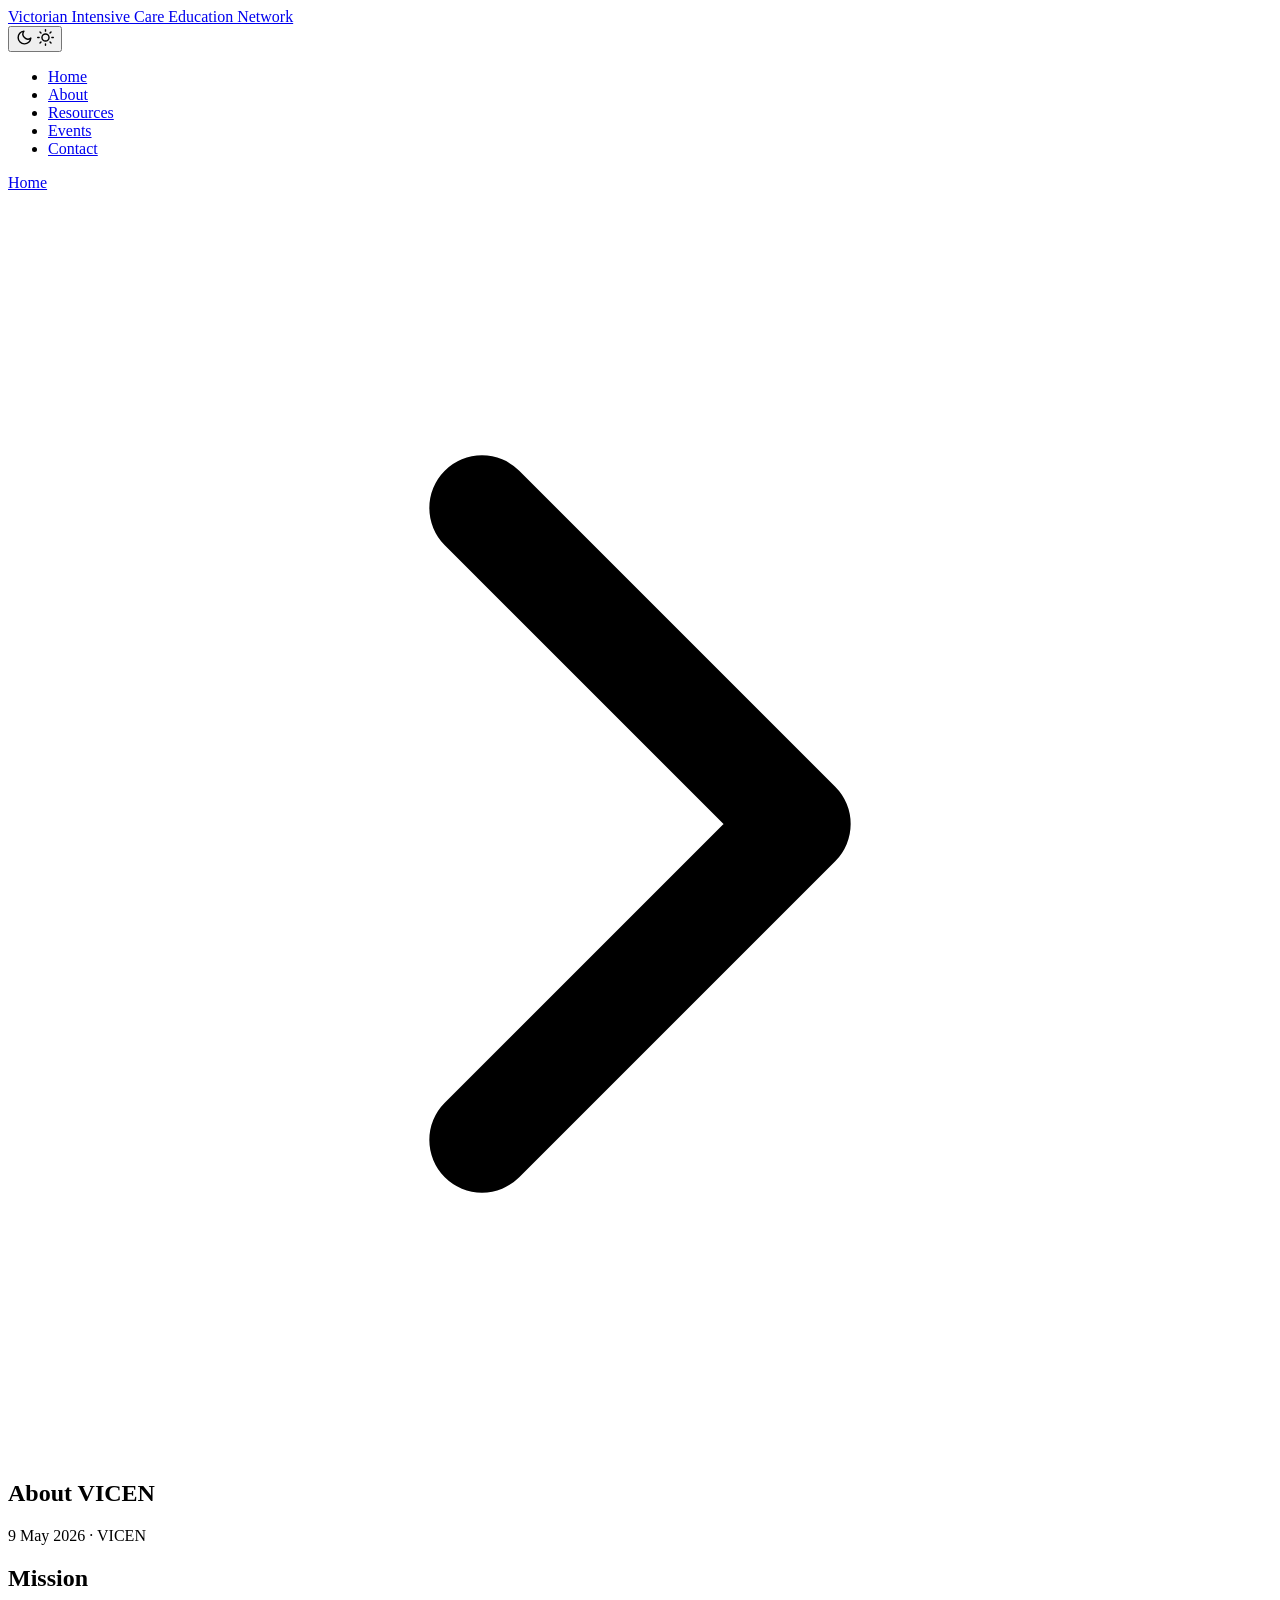
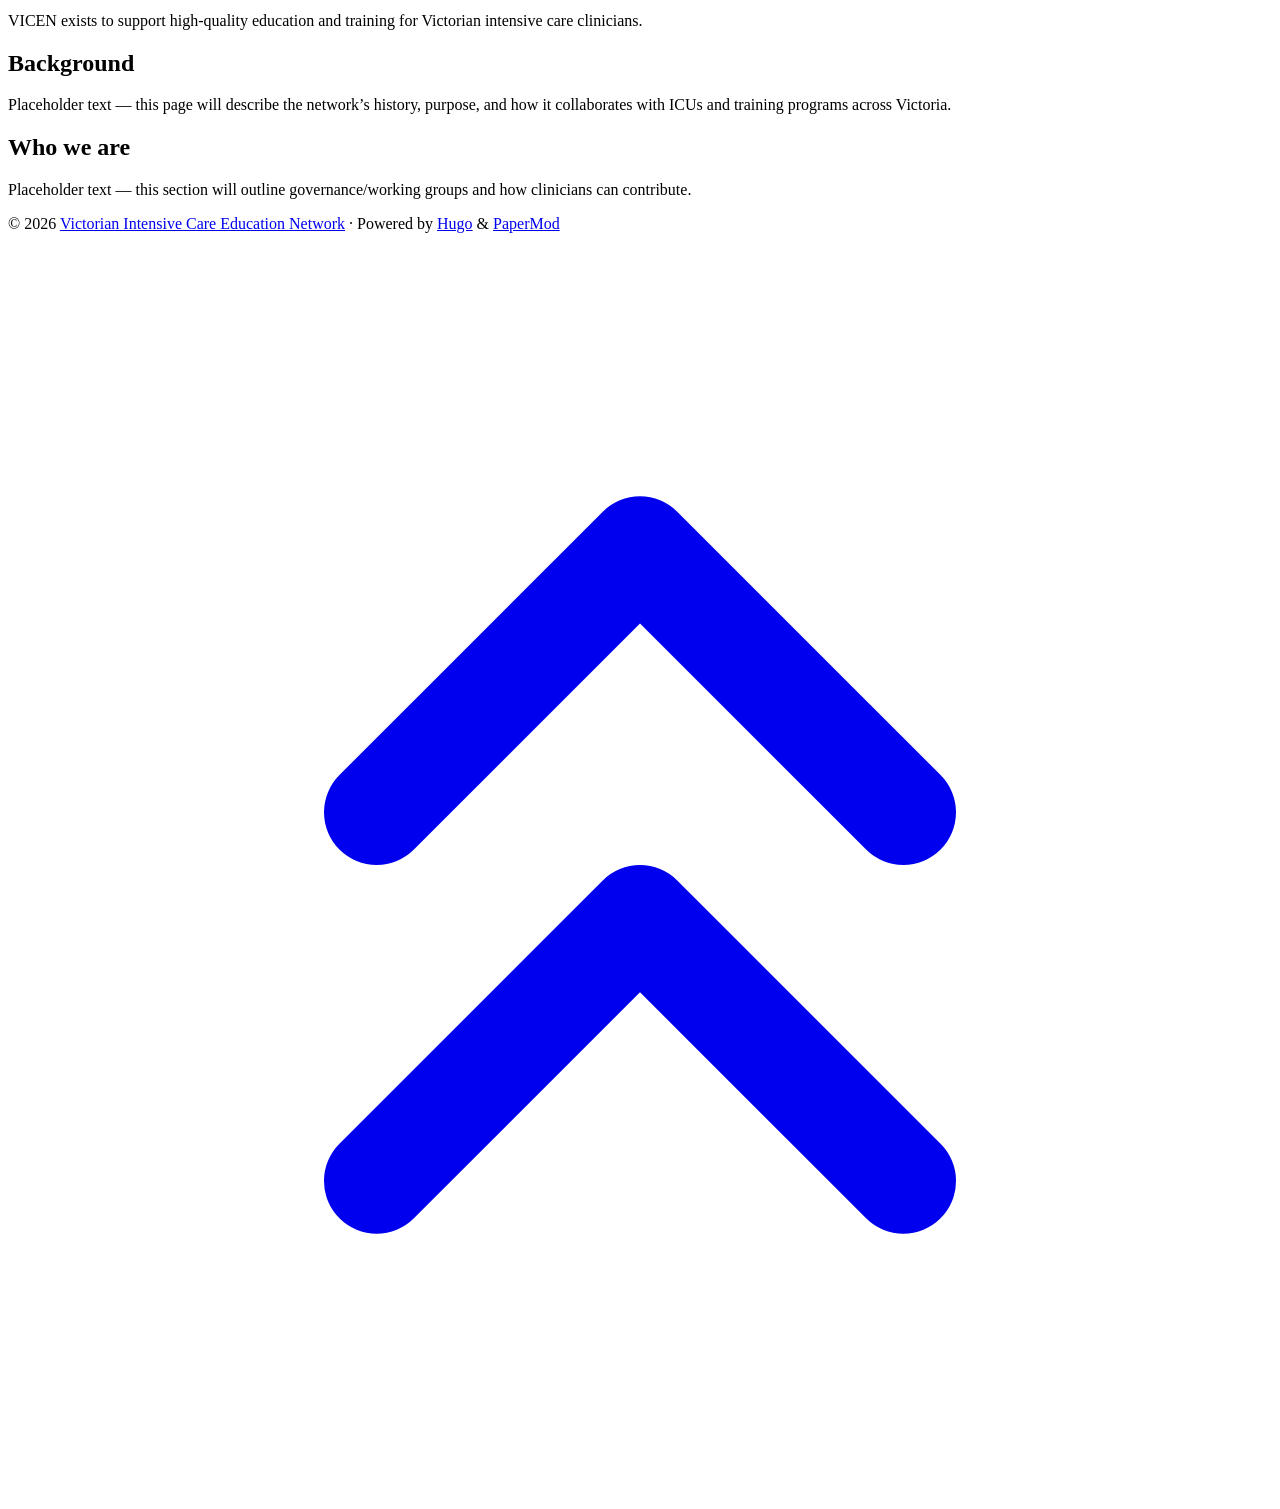
==== about/index.html @ 844485f4 "deploy: f97d4f2cce7a858ab952018b27e14971f8db9ca5" ====
<!doctype html><html lang=en dir=auto data-theme=auto><head><meta charset=utf-8><meta http-equiv=X-UA-Compatible content="IE=edge"><meta name=viewport content="width=device-width,initial-scale=1,shrink-to-fit=no"><meta name=robots content="index, follow"><title>About VICEN | Victorian Intensive Care Education Network</title><meta name=keywords content><meta name=description content="Mission
VICEN exists to support high-quality education and training for Victorian intensive care clinicians.
Background
Placeholder text — this page will describe the network’s history, purpose, and how it collaborates with ICUs and training programs across Victoria.
Who we are
Placeholder text — this section will outline governance/working groups and how clinicians can contribute."><meta name=author content="VICEN"><link rel=canonical href=https://vicen.au/about/><link crossorigin=anonymous href=/assets/css/stylesheet.a1a1b118b3e83435265dc39da18e54244bcc0e5481d1d034aadc0c899c51e15c.css integrity="sha256-oaGxGLPoNDUmXcOdoY5UJEvMDlSB0dA0qtwMiZxR4Vw=" rel="preload stylesheet" as=style><link rel=icon href=https://vicen.au/favicon.ico><link rel=icon type=image/png sizes=16x16 href=https://vicen.au/favicon-16x16.png><link rel=icon type=image/png sizes=32x32 href=https://vicen.au/favicon-32x32.png><link rel=apple-touch-icon href=https://vicen.au/apple-touch-icon.png><link rel=mask-icon href=https://vicen.au/safari-pinned-tab.svg><meta name=theme-color content="#2e2e33"><meta name=msapplication-TileColor content="#2e2e33"><link rel=alternate hreflang=en href=https://vicen.au/about/><noscript><style>#theme-toggle,.top-link{display:none}</style><style>@media(prefers-color-scheme:dark){:root{--theme:rgb(29, 30, 32);--entry:rgb(46, 46, 51);--primary:rgb(218, 218, 219);--secondary:rgb(155, 156, 157);--tertiary:rgb(65, 66, 68);--content:rgb(196, 196, 197);--code-block-bg:rgb(46, 46, 51);--code-bg:rgb(55, 56, 62);--border:rgb(51, 51, 51);color-scheme:dark}.list{background:var(--theme)}.toc{background:var(--entry)}}</style></noscript><script>localStorage.getItem("pref-theme")==="dark"?document.querySelector("html").dataset.theme="dark":localStorage.getItem("pref-theme")==="light"?document.querySelector("html").dataset.theme="light":window.matchMedia("(prefers-color-scheme: dark)").matches?document.querySelector("html").dataset.theme="dark":document.querySelector("html").dataset.theme="light"</script><meta property="og:url" content="https://vicen.au/about/"><meta property="og:site_name" content="Victorian Intensive Care Education Network"><meta property="og:title" content="About VICEN"><meta property="og:description" content="Mission VICEN exists to support high-quality education and training for Victorian intensive care clinicians.
Background Placeholder text — this page will describe the network’s history, purpose, and how it collaborates with ICUs and training programs across Victoria.
Who we are Placeholder text — this section will outline governance/working groups and how clinicians can contribute."><meta property="og:locale" content="en_au"><meta property="og:type" content="article"><meta property="article:published_time" content="2026-05-09T00:00:00+00:00"><meta property="article:modified_time" content="2026-05-09T00:00:00+00:00"><meta name=twitter:card content="summary"><meta name=twitter:title content="About VICEN"><meta name=twitter:description content="Mission VICEN exists to support high-quality education and training for Victorian intensive care clinicians.
Background Placeholder text — this page will describe the network’s history, purpose, and how it collaborates with ICUs and training programs across Victoria.
Who we are Placeholder text — this section will outline governance/working groups and how clinicians can contribute."><script type=application/ld+json>{"@context":"https://schema.org","@type":"BreadcrumbList","itemListElement":[{"@type":"ListItem","position":1,"name":"About VICEN","item":"https://vicen.au/about/"}]}</script><script type=application/ld+json>{"@context":"https://schema.org","@type":"BlogPosting","headline":"About VICEN","name":"About VICEN","description":"Mission VICEN exists to support high-quality education and training for Victorian intensive care clinicians.\nBackground Placeholder text — this page will describe the network’s history, purpose, and how it collaborates with ICUs and training programs across Victoria.\nWho we are Placeholder text — this section will outline governance/working groups and how clinicians can contribute.\n","keywords":[],"articleBody":"Mission VICEN exists to support high-quality education and training for Victorian intensive care clinicians.\nBackground Placeholder text — this page will describe the network’s history, purpose, and how it collaborates with ICUs and training programs across Victoria.\nWho we are Placeholder text — this section will outline governance/working groups and how clinicians can contribute.\n","wordCount":"54","inLanguage":"en","datePublished":"2026-05-09T00:00:00Z","dateModified":"2026-05-09T00:00:00Z","author":{"@type":"Person","name":"VICEN"},"mainEntityOfPage":{"@type":"WebPage","@id":"https://vicen.au/about/"},"publisher":{"@type":"Organization","name":"Victorian Intensive Care Education Network","logo":{"@type":"ImageObject","url":"https://vicen.au/favicon.ico"}}}</script></head><body id=top><header class=header><nav class=header-nav><div class=logo><a href=https://vicen.au/ accesskey=h title="Victorian Intensive Care Education Network (Alt + H)">Victorian Intensive Care Education Network</a><div class=logo-switches><button id=theme-toggle class=theme-toggle accesskey=t title="(Alt + T)" aria-label="Toggle theme">
<svg class="moon" width="17" height="17" viewBox="0 0 24 24" fill="none" stroke="currentColor" stroke-width="2" stroke-linecap="round" stroke-linejoin="round"><path d="M21 12.79A9 9 0 1111.21 3 7 7 0 0021 12.79z"/></svg>
<svg class="sun" width="17" height="17" viewBox="0 0 24 24" fill="none" stroke="currentColor" stroke-width="2" stroke-linecap="round" stroke-linejoin="round"><circle cx="12" cy="12" r="5"/><line x1="12" y1="1" x2="12" y2="3"/><line x1="12" y1="21" x2="12" y2="23"/><line x1="4.22" y1="4.22" x2="5.64" y2="5.64"/><line x1="18.36" y1="18.36" x2="19.78" y2="19.78"/><line x1="1" y1="12" x2="3" y2="12"/><line x1="21" y1="12" x2="23" y2="12"/><line x1="4.22" y1="19.78" x2="5.64" y2="18.36"/><line x1="18.36" y1="5.64" x2="19.78" y2="4.22"/></svg></button></div></div><ul id=menu class=menu><li><a href=https://vicen.au/ title=Home><span>Home</span></a></li><li><a href=https://vicen.au/about/ title=About><span class=active>About</span></a></li><li><a href=https://vicen.au/resources/ title=Resources><span>Resources</span></a></li><li><a href=https://vicen.au/events/ title=Events><span>Events</span></a></li><li><a href=https://vicen.au/contact/ title=Contact><span>Contact</span></a></li></ul></nav></header><main class=main><article class=post-single><header class=post-header><nav class=breadcrumbs role=navigation aria-label=Breadcrumb><a href=/>Home</a>
<svg viewBox="0 0 24 24" fill="none" stroke="currentColor" stroke-width="2" stroke-linecap="round" stroke-linejoin="round" class="feather feather-chevron-right"><polyline points="9 18 15 12 9 6"/></svg></nav><h1 class="post-title entry-hint-parent">About VICEN</h1><div class=post-meta><span title='2026-05-09 00:00:00 +0000 UTC'>9 May 2026</span>&nbsp;·&nbsp;<span>VICEN</span></div></header><div class="post-content md-content"><h2 id=mission>Mission<a hidden class=anchor aria-hidden=true href=#mission>#</a></h2><p>VICEN exists to support high-quality education and training for Victorian intensive care clinicians.</p><h2 id=background>Background<a hidden class=anchor aria-hidden=true href=#background>#</a></h2><p>Placeholder text — this page will describe the network’s history, purpose, and how it collaborates with ICUs and training programs across Victoria.</p><h2 id=who-we-are>Who we are<a hidden class=anchor aria-hidden=true href=#who-we-are>#</a></h2><p>Placeholder text — this section will outline governance/working groups and how clinicians can contribute.</p></div><footer class=post-footer><ul class=post-tags></ul></footer></article></main><footer class=footer><span>&copy; 2026 <a href=https://vicen.au/>Victorian Intensive Care Education Network</a></span> ·
<span>Powered by
<a href="https://gohugo.io/?utm_source=papermod" rel=noopener target=_blank>Hugo</a> &
<a href=https://github.com/adityatelange/hugo-PaperMod/ rel=noopener target=_blank>PaperMod</a></span></footer><a href=#top id=top-link class="top-link hidden" aria-label="go to top" title="Go to Top (Alt + G)" accesskey=g><svg viewBox="0 0 24 24" fill="none" stroke="currentColor" stroke-width="2" stroke-linecap="round" stroke-linejoin="round" class="feather feather-chevrons-up"><polyline points="17 11 12 6 7 11"/><polyline points="17 18 12 13 7 18"/></svg>
</a><script>let menu=document.getElementById("menu");if(menu){const e=localStorage.getItem("menu-scroll-position");e&&(menu.scrollLeft=parseInt(e,10)),menu.onscroll=function(){localStorage.setItem("menu-scroll-position",menu.scrollLeft)}}document.querySelectorAll('a[href^="#"]').forEach(e=>{e.addEventListener("click",function(e){e.preventDefault();var t=this.getAttribute("href").substr(1);window.matchMedia("(prefers-reduced-motion: reduce)").matches?document.querySelector(`[id='${decodeURIComponent(t)}']`).scrollIntoView():document.querySelector(`[id='${decodeURIComponent(t)}']`).scrollIntoView({behavior:"smooth"}),t==="top"?history.replaceState(null,null," "):history.pushState(null,null,`#${t}`)})})</script><script>var toplink=document.getElementById("top-link");window.onscroll=function(){const e=window.innerHeight;document.body.scrollTop>e||document.documentElement.scrollTop>e?toplink.classList.remove("hidden"):toplink.classList.add("hidden")}</script><script>document.getElementById("theme-toggle").addEventListener("click",()=>{const e=document.querySelector("html");e.dataset.theme==="dark"?(e.dataset.theme="light",localStorage.setItem("pref-theme","light")):(e.dataset.theme="dark",localStorage.setItem("pref-theme","dark"))})</script><script>document.querySelectorAll("pre > code").forEach(e=>{const n=e.parentNode.parentNode,t=document.createElement("button");t.classList.add("copy-code"),t.innerHTML="copy";function s(){t.innerHTML="copied!",setTimeout(()=>{t.innerHTML="copy"},2e3)}t.addEventListener("click",t=>{if("clipboard"in navigator){navigator.clipboard.writeText(e.textContent),s();return}const n=document.createRange();n.selectNodeContents(e);const o=window.getSelection();o.removeAllRanges(),o.addRange(n);try{document.execCommand("copy"),s()}catch{}o.removeRange(n)}),n.classList.contains("highlight")?n.appendChild(t):n.parentNode.firstChild==n||(e.parentNode.parentNode.parentNode.parentNode.parentNode.nodeName=="TABLE"?e.parentNode.parentNode.parentNode.parentNode.parentNode.appendChild(t):e.parentNode.appendChild(t))})</script></body></html>
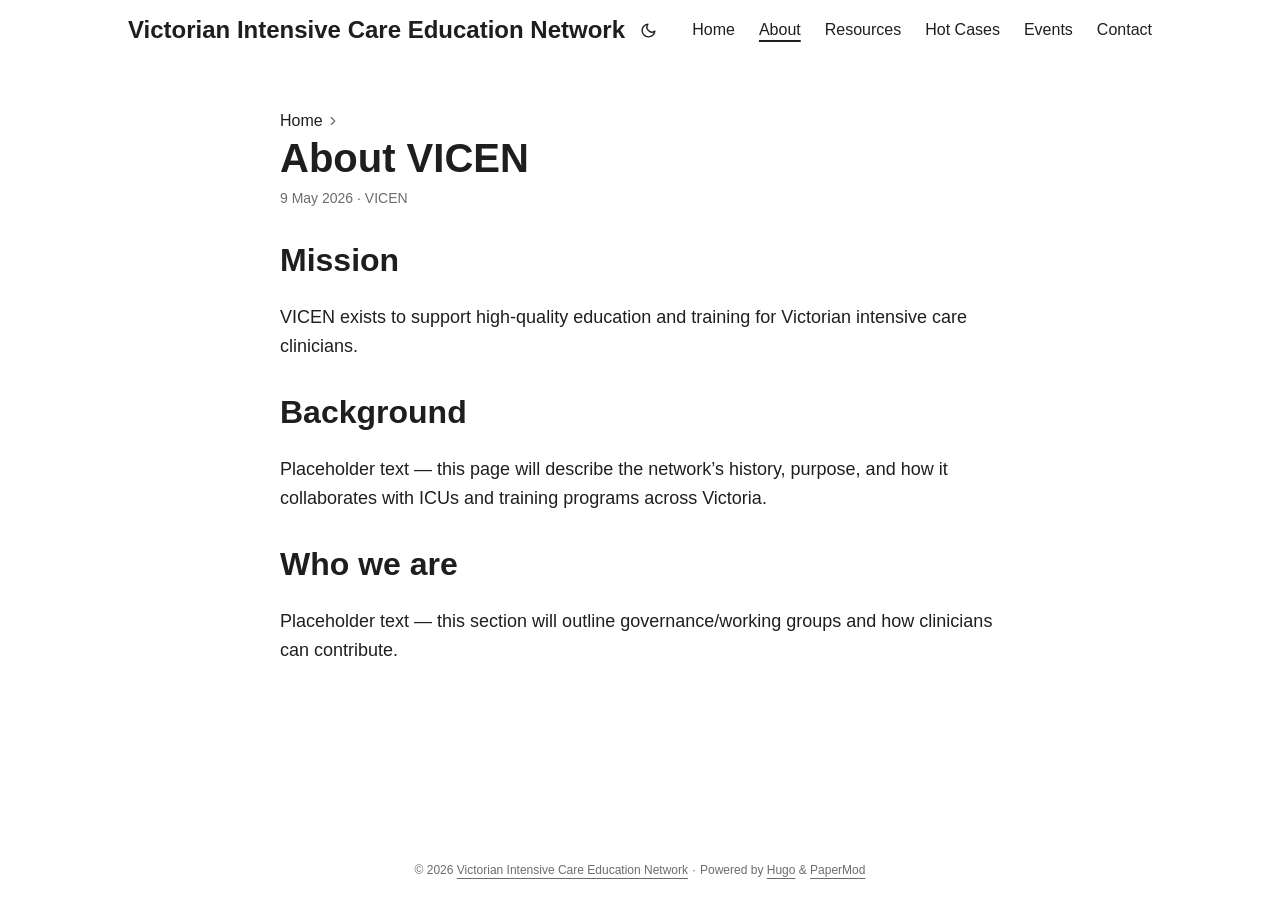
==== commit 33ec9340: "deploy: 00f46c36c0d10b45b47da8d937226d8c52a9549c" ====
--- a/about/index.html
+++ b/about/index.html
@@ -3,13 +3,13 @@
 Background
 Placeholder text — this page will describe the network’s history, purpose, and how it collaborates with ICUs and training programs across Victoria.
 Who we are
-Placeholder text — this section will outline governance/working groups and how clinicians can contribute."><meta name=author content="VICEN"><link rel=canonical href=https://vicen.au/about/><link crossorigin=anonymous href=/assets/css/stylesheet.a1a1b118b3e83435265dc39da18e54244bcc0e5481d1d034aadc0c899c51e15c.css integrity="sha256-oaGxGLPoNDUmXcOdoY5UJEvMDlSB0dA0qtwMiZxR4Vw=" rel="preload stylesheet" as=style><link rel=icon href=https://vicen.au/favicon.ico><link rel=icon type=image/png sizes=16x16 href=https://vicen.au/favicon-16x16.png><link rel=icon type=image/png sizes=32x32 href=https://vicen.au/favicon-32x32.png><link rel=apple-touch-icon href=https://vicen.au/apple-touch-icon.png><link rel=mask-icon href=https://vicen.au/safari-pinned-tab.svg><meta name=theme-color content="#2e2e33"><meta name=msapplication-TileColor content="#2e2e33"><link rel=alternate hreflang=en href=https://vicen.au/about/><noscript><style>#theme-toggle,.top-link{display:none}</style><style>@media(prefers-color-scheme:dark){:root{--theme:rgb(29, 30, 32);--entry:rgb(46, 46, 51);--primary:rgb(218, 218, 219);--secondary:rgb(155, 156, 157);--tertiary:rgb(65, 66, 68);--content:rgb(196, 196, 197);--code-block-bg:rgb(46, 46, 51);--code-bg:rgb(55, 56, 62);--border:rgb(51, 51, 51);color-scheme:dark}.list{background:var(--theme)}.toc{background:var(--entry)}}</style></noscript><script>localStorage.getItem("pref-theme")==="dark"?document.querySelector("html").dataset.theme="dark":localStorage.getItem("pref-theme")==="light"?document.querySelector("html").dataset.theme="light":window.matchMedia("(prefers-color-scheme: dark)").matches?document.querySelector("html").dataset.theme="dark":document.querySelector("html").dataset.theme="light"</script><meta property="og:url" content="https://vicen.au/about/"><meta property="og:site_name" content="Victorian Intensive Care Education Network"><meta property="og:title" content="About VICEN"><meta property="og:description" content="Mission VICEN exists to support high-quality education and training for Victorian intensive care clinicians.
+Placeholder text — this section will outline governance/working groups and how clinicians can contribute."><meta name=author content="VICEN"><link rel=canonical href=https://vicen.au/about/><link crossorigin=anonymous href=/assets/css/stylesheet.afa6e115031b392f7a4e72c3837d4e93e29bbe88020dcc9831ffcea9108dd969.css integrity="sha256-r6bhFQMbOS96TnLDg31Ok+KbvogCDcyYMf/OqRCN2Wk=" rel="preload stylesheet" as=style><link rel=icon href=https://vicen.au/favicon.ico><link rel=icon type=image/png sizes=16x16 href=https://vicen.au/favicon-16x16.png><link rel=icon type=image/png sizes=32x32 href=https://vicen.au/favicon-32x32.png><link rel=apple-touch-icon href=https://vicen.au/apple-touch-icon.png><link rel=mask-icon href=https://vicen.au/safari-pinned-tab.svg><meta name=theme-color content="#2e2e33"><meta name=msapplication-TileColor content="#2e2e33"><link rel=alternate hreflang=en href=https://vicen.au/about/><noscript><style>#theme-toggle,.top-link{display:none}</style><style>@media(prefers-color-scheme:dark){:root{--theme:rgb(29, 30, 32);--entry:rgb(46, 46, 51);--primary:rgb(218, 218, 219);--secondary:rgb(155, 156, 157);--tertiary:rgb(65, 66, 68);--content:rgb(196, 196, 197);--code-block-bg:rgb(46, 46, 51);--code-bg:rgb(55, 56, 62);--border:rgb(51, 51, 51);color-scheme:dark}.list{background:var(--theme)}.toc{background:var(--entry)}}</style></noscript><script>localStorage.getItem("pref-theme")==="dark"?document.querySelector("html").dataset.theme="dark":localStorage.getItem("pref-theme")==="light"?document.querySelector("html").dataset.theme="light":window.matchMedia("(prefers-color-scheme: dark)").matches?document.querySelector("html").dataset.theme="dark":document.querySelector("html").dataset.theme="light"</script><meta property="og:url" content="https://vicen.au/about/"><meta property="og:site_name" content="Victorian Intensive Care Education Network"><meta property="og:title" content="About VICEN"><meta property="og:description" content="Mission VICEN exists to support high-quality education and training for Victorian intensive care clinicians.
 Background Placeholder text — this page will describe the network’s history, purpose, and how it collaborates with ICUs and training programs across Victoria.
 Who we are Placeholder text — this section will outline governance/working groups and how clinicians can contribute."><meta property="og:locale" content="en_au"><meta property="og:type" content="article"><meta property="article:published_time" content="2026-05-09T00:00:00+00:00"><meta property="article:modified_time" content="2026-05-09T00:00:00+00:00"><meta name=twitter:card content="summary"><meta name=twitter:title content="About VICEN"><meta name=twitter:description content="Mission VICEN exists to support high-quality education and training for Victorian intensive care clinicians.
 Background Placeholder text — this page will describe the network’s history, purpose, and how it collaborates with ICUs and training programs across Victoria.
 Who we are Placeholder text — this section will outline governance/working groups and how clinicians can contribute."><script type=application/ld+json>{"@context":"https://schema.org","@type":"BreadcrumbList","itemListElement":[{"@type":"ListItem","position":1,"name":"About VICEN","item":"https://vicen.au/about/"}]}</script><script type=application/ld+json>{"@context":"https://schema.org","@type":"BlogPosting","headline":"About VICEN","name":"About VICEN","description":"Mission VICEN exists to support high-quality education and training for Victorian intensive care clinicians.\nBackground Placeholder text — this page will describe the network’s history, purpose, and how it collaborates with ICUs and training programs across Victoria.\nWho we are Placeholder text — this section will outline governance/working groups and how clinicians can contribute.\n","keywords":[],"articleBody":"Mission VICEN exists to support high-quality education and training for Victorian intensive care clinicians.\nBackground Placeholder text — this page will describe the network’s history, purpose, and how it collaborates with ICUs and training programs across Victoria.\nWho we are Placeholder text — this section will outline governance/working groups and how clinicians can contribute.\n","wordCount":"54","inLanguage":"en","datePublished":"2026-05-09T00:00:00Z","dateModified":"2026-05-09T00:00:00Z","author":{"@type":"Person","name":"VICEN"},"mainEntityOfPage":{"@type":"WebPage","@id":"https://vicen.au/about/"},"publisher":{"@type":"Organization","name":"Victorian Intensive Care Education Network","logo":{"@type":"ImageObject","url":"https://vicen.au/favicon.ico"}}}</script></head><body id=top><header class=header><nav class=header-nav><div class=logo><a href=https://vicen.au/ accesskey=h title="Victorian Intensive Care Education Network (Alt + H)">Victorian Intensive Care Education Network</a><div class=logo-switches><button id=theme-toggle class=theme-toggle accesskey=t title="(Alt + T)" aria-label="Toggle theme">
 <svg class="moon" width="17" height="17" viewBox="0 0 24 24" fill="none" stroke="currentColor" stroke-width="2" stroke-linecap="round" stroke-linejoin="round"><path d="M21 12.79A9 9 0 1111.21 3 7 7 0 0021 12.79z"/></svg>
-<svg class="sun" width="17" height="17" viewBox="0 0 24 24" fill="none" stroke="currentColor" stroke-width="2" stroke-linecap="round" stroke-linejoin="round"><circle cx="12" cy="12" r="5"/><line x1="12" y1="1" x2="12" y2="3"/><line x1="12" y1="21" x2="12" y2="23"/><line x1="4.22" y1="4.22" x2="5.64" y2="5.64"/><line x1="18.36" y1="18.36" x2="19.78" y2="19.78"/><line x1="1" y1="12" x2="3" y2="12"/><line x1="21" y1="12" x2="23" y2="12"/><line x1="4.22" y1="19.78" x2="5.64" y2="18.36"/><line x1="18.36" y1="5.64" x2="19.78" y2="4.22"/></svg></button></div></div><ul id=menu class=menu><li><a href=https://vicen.au/ title=Home><span>Home</span></a></li><li><a href=https://vicen.au/about/ title=About><span class=active>About</span></a></li><li><a href=https://vicen.au/resources/ title=Resources><span>Resources</span></a></li><li><a href=https://vicen.au/events/ title=Events><span>Events</span></a></li><li><a href=https://vicen.au/contact/ title=Contact><span>Contact</span></a></li></ul></nav></header><main class=main><article class=post-single><header class=post-header><nav class=breadcrumbs role=navigation aria-label=Breadcrumb><a href=/>Home</a>
+<svg class="sun" width="17" height="17" viewBox="0 0 24 24" fill="none" stroke="currentColor" stroke-width="2" stroke-linecap="round" stroke-linejoin="round"><circle cx="12" cy="12" r="5"/><line x1="12" y1="1" x2="12" y2="3"/><line x1="12" y1="21" x2="12" y2="23"/><line x1="4.22" y1="4.22" x2="5.64" y2="5.64"/><line x1="18.36" y1="18.36" x2="19.78" y2="19.78"/><line x1="1" y1="12" x2="3" y2="12"/><line x1="21" y1="12" x2="23" y2="12"/><line x1="4.22" y1="19.78" x2="5.64" y2="18.36"/><line x1="18.36" y1="5.64" x2="19.78" y2="4.22"/></svg></button></div></div><ul id=menu class=menu><li><a href=https://vicen.au/ title=Home><span>Home</span></a></li><li><a href=https://vicen.au/about/ title=About><span class=active>About</span></a></li><li><a href=https://vicen.au/resources/ title=Resources><span>Resources</span></a></li><li><a href=https://vicen.au/hot-cases/ title="Hot Cases"><span>Hot Cases</span></a></li><li><a href=https://vicen.au/events/ title=Events><span>Events</span></a></li><li><a href=https://vicen.au/contact/ title=Contact><span>Contact</span></a></li></ul></nav></header><main class=main><article class=post-single><header class=post-header><nav class=breadcrumbs role=navigation aria-label=Breadcrumb><a href=/>Home</a>
 <svg viewBox="0 0 24 24" fill="none" stroke="currentColor" stroke-width="2" stroke-linecap="round" stroke-linejoin="round" class="feather feather-chevron-right"><polyline points="9 18 15 12 9 6"/></svg></nav><h1 class="post-title entry-hint-parent">About VICEN</h1><div class=post-meta><span title='2026-05-09 00:00:00 +0000 UTC'>9 May 2026</span>&nbsp;·&nbsp;<span>VICEN</span></div></header><div class="post-content md-content"><h2 id=mission>Mission<a hidden class=anchor aria-hidden=true href=#mission>#</a></h2><p>VICEN exists to support high-quality education and training for Victorian intensive care clinicians.</p><h2 id=background>Background<a hidden class=anchor aria-hidden=true href=#background>#</a></h2><p>Placeholder text — this page will describe the network’s history, purpose, and how it collaborates with ICUs and training programs across Victoria.</p><h2 id=who-we-are>Who we are<a hidden class=anchor aria-hidden=true href=#who-we-are>#</a></h2><p>Placeholder text — this section will outline governance/working groups and how clinicians can contribute.</p></div><footer class=post-footer><ul class=post-tags></ul></footer></article></main><footer class=footer><span>&copy; 2026 <a href=https://vicen.au/>Victorian Intensive Care Education Network</a></span> ·
 <span>Powered by
 <a href="https://gohugo.io/?utm_source=papermod" rel=noopener target=_blank>Hugo</a> &
